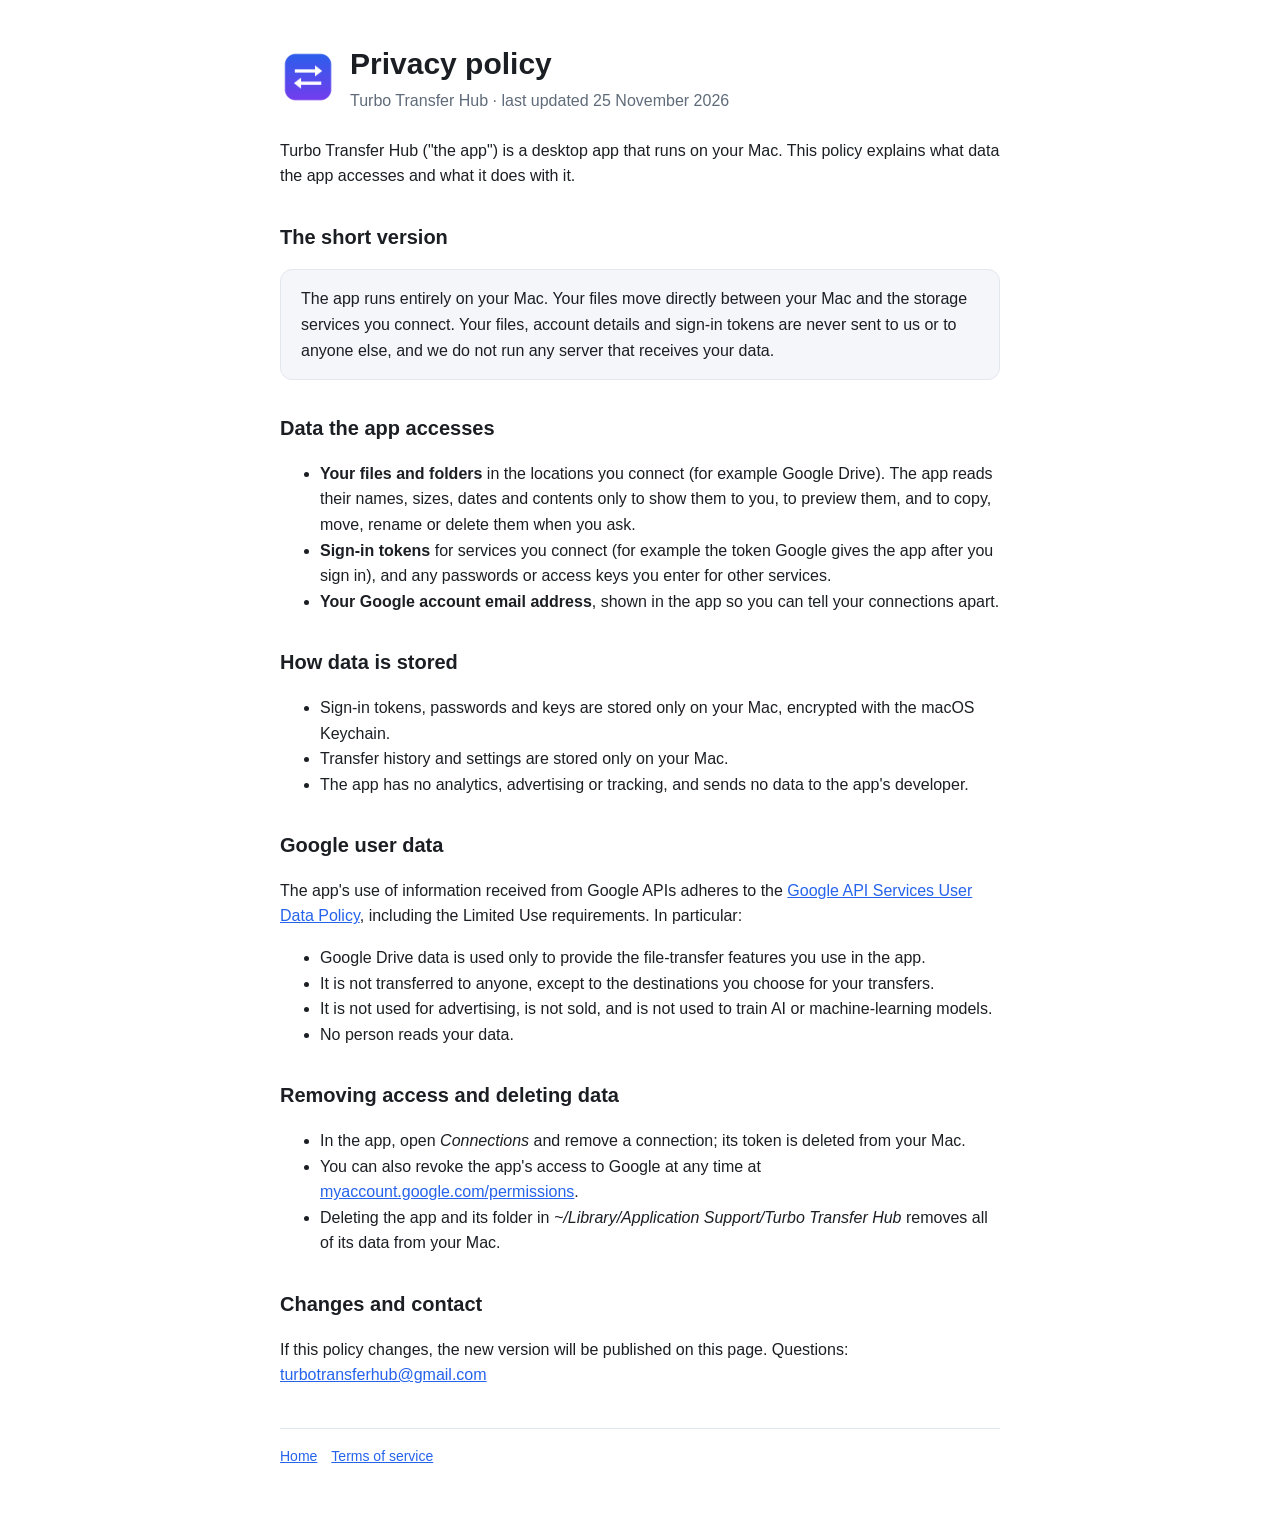
==== privacy.html @ 55b04925 "Turbo Transfer Hub website: home page, privacy policy, terms Co-Authored-By: Claude Opus 5.5 <norepl" ====
<!doctype html>
<html lang="en">
<head>
  <meta charset="utf-8">
  <meta name="viewport" content="width=device-width, initial-scale=1">
  <title>Privacy policy – Turbo Transfer Hub</title>
  <link rel="icon" href="icon.png">
  <link rel="stylesheet" href="style.css">
</head>
<body>
<main>
  <header><img src="icon.png" alt=""><div><h1>Privacy policy</h1><div class="muted">Turbo Transfer Hub · last updated 25 November 2026</div></div></header>

  <p>Turbo Transfer Hub ("the app") is a desktop app that runs on your Mac. This policy explains what data the app accesses and what it does with it.</p>

  <h2>The short version</h2>
  <div class="card">
    The app runs entirely on your Mac. Your files move directly between your Mac and the storage services you connect. Your files, account details and sign-in tokens are never sent to us or to anyone else, and we do not run any server that receives your data.
  </div>

  <h2>Data the app accesses</h2>
  <ul>
    <li><strong>Your files and folders</strong> in the locations you connect (for example Google Drive). The app reads their names, sizes, dates and contents only to show them to you, to preview them, and to copy, move, rename or delete them when you ask.</li>
    <li><strong>Sign-in tokens</strong> for services you connect (for example the token Google gives the app after you sign in), and any passwords or access keys you enter for other services.</li>
    <li><strong>Your Google account email address</strong>, shown in the app so you can tell your connections apart.</li>
  </ul>

  <h2>How data is stored</h2>
  <ul>
    <li>Sign-in tokens, passwords and keys are stored only on your Mac, encrypted with the macOS Keychain.</li>
    <li>Transfer history and settings are stored only on your Mac.</li>
    <li>The app has no analytics, advertising or tracking, and sends no data to the app's developer.</li>
  </ul>

  <h2>Google user data</h2>
  <p>The app's use of information received from Google APIs adheres to the <a href="https://developers.google.com/terms/api-services-user-data-policy">Google API Services User Data Policy</a>, including the Limited Use requirements. In particular:</p>
  <ul>
    <li>Google Drive data is used only to provide the file-transfer features you use in the app.</li>
    <li>It is not transferred to anyone, except to the destinations you choose for your transfers.</li>
    <li>It is not used for advertising, is not sold, and is not used to train AI or machine-learning models.</li>
    <li>No person reads your data.</li>
  </ul>

  <h2>Removing access and deleting data</h2>
  <ul>
    <li>In the app, open <em>Connections</em> and remove a connection; its token is deleted from your Mac.</li>
    <li>You can also revoke the app's access to Google at any time at <a href="https://myaccount.google.com/permissions">myaccount.google.com/permissions</a>.</li>
    <li>Deleting the app and its folder in <em>~/Library/Application Support/Turbo Transfer Hub</em> removes all of its data from your Mac.</li>
  </ul>

  <h2>Changes and contact</h2>
  <p>If this policy changes, the new version will be published on this page. Questions: <a href="mailto:turbotransferhub@gmail.com">turbotransferhub@gmail.com</a></p>

  <footer><a href="index.html">Home</a><a href="terms.html">Terms of service</a></footer>
</main>
</body>
</html>
---- style.css ----
:root { --bg: #ffffff; --text: #1b1f24; --muted: #5f6b7a; --accent: #2563eb; --card: #f4f6f9; --border: #e3e7ee; }
@media (prefers-color-scheme: dark) { :root { --bg: #0f1115; --text: #e6e9ee; --muted: #9aa4b2; --accent: #60a5fa; --card: #171a20; --border: #2a2f38; } }
* { box-sizing: border-box; }
body { margin: 0; background: var(--bg); color: var(--text); font: 16px/1.6 -apple-system, BlinkMacSystemFont, "Segoe UI", Roboto, sans-serif; }
main { max-width: 760px; margin: 0 auto; padding: 40px 20px 60px; }
header { display: flex; align-items: center; gap: 14px; margin-bottom: 24px; }
header img { width: 56px; height: 56px; }
h1 { margin: 0; font-size: 30px; }
h2 { margin-top: 32px; font-size: 20px; }
a { color: var(--accent); }
.muted { color: var(--muted); }
.card { background: var(--card); border: 1px solid var(--border); border-radius: 12px; padding: 16px 20px; margin: 16px 0; }
footer { margin-top: 40px; padding-top: 16px; border-top: 1px solid var(--border); color: var(--muted); font-size: 14px; }
footer a { margin-right: 14px; }
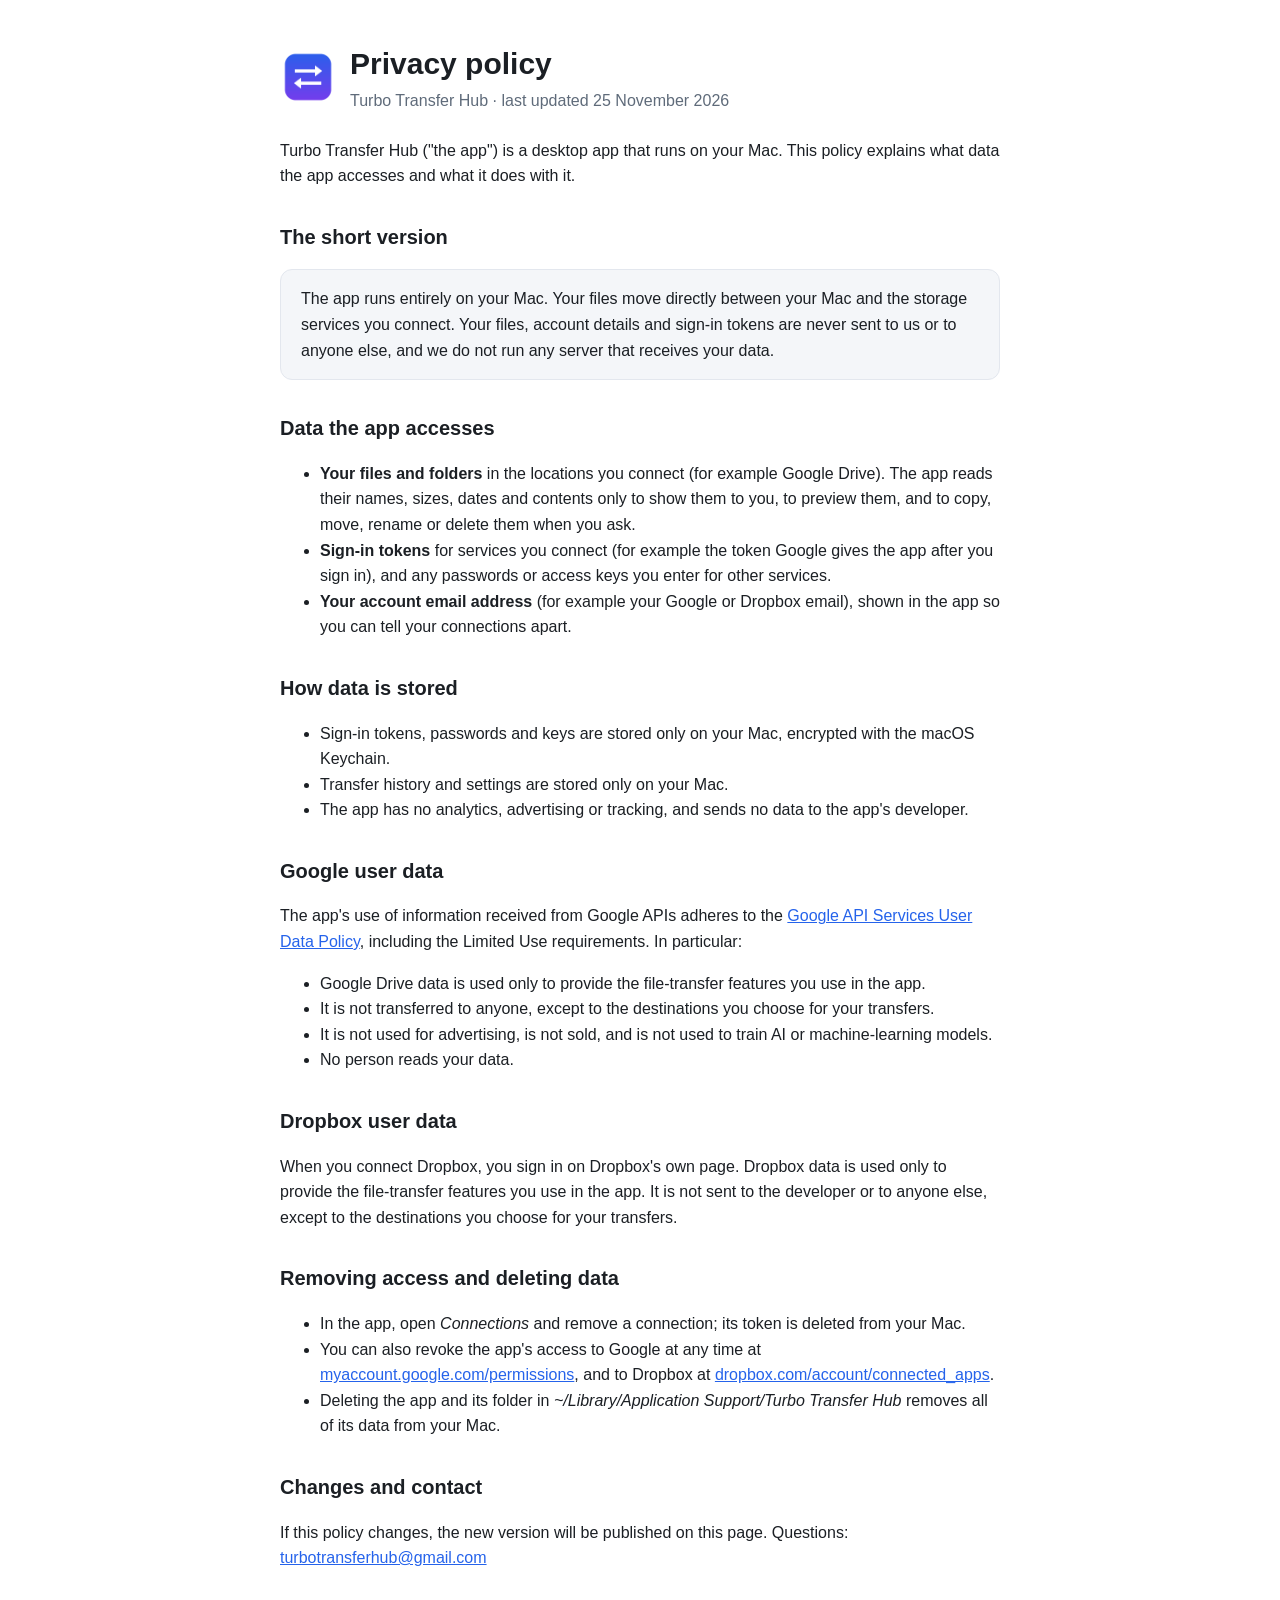
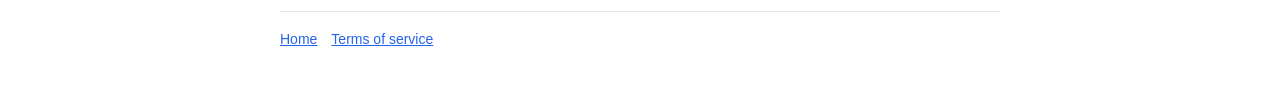
==== commit 300dfd89: "Add Dropbox to privacy policy and home page Co-Authored-By: Claude Opus 5.5 <noreply@anthropic.com>" ====
--- a/privacy.html
+++ b/privacy.html
@@ -22,7 +22,7 @@
   <ul>
     <li><strong>Your files and folders</strong> in the locations you connect (for example Google Drive). The app reads their names, sizes, dates and contents only to show them to you, to preview them, and to copy, move, rename or delete them when you ask.</li>
     <li><strong>Sign-in tokens</strong> for services you connect (for example the token Google gives the app after you sign in), and any passwords or access keys you enter for other services.</li>
-    <li><strong>Your Google account email address</strong>, shown in the app so you can tell your connections apart.</li>
+    <li><strong>Your account email address</strong> (for example your Google or Dropbox email), shown in the app so you can tell your connections apart.</li>
   </ul>
 
   <h2>How data is stored</h2>
@@ -41,10 +41,13 @@
     <li>No person reads your data.</li>
   </ul>
 
+  <h2>Dropbox user data</h2>
+  <p>When you connect Dropbox, you sign in on Dropbox's own page. Dropbox data is used only to provide the file-transfer features you use in the app. It is not sent to the developer or to anyone else, except to the destinations you choose for your transfers.</p>
+
   <h2>Removing access and deleting data</h2>
   <ul>
     <li>In the app, open <em>Connections</em> and remove a connection; its token is deleted from your Mac.</li>
-    <li>You can also revoke the app's access to Google at any time at <a href="https://myaccount.google.com/permissions">myaccount.google.com/permissions</a>.</li>
+    <li>You can also revoke the app's access to Google at any time at <a href="https://myaccount.google.com/permissions">myaccount.google.com/permissions</a>, and to Dropbox at <a href="https://www.dropbox.com/account/connected_apps">dropbox.com/account/connected_apps</a>.</li>
     <li>Deleting the app and its folder in <em>~/Library/Application Support/Turbo Transfer Hub</em> removes all of its data from your Mac.</li>
   </ul>
 
